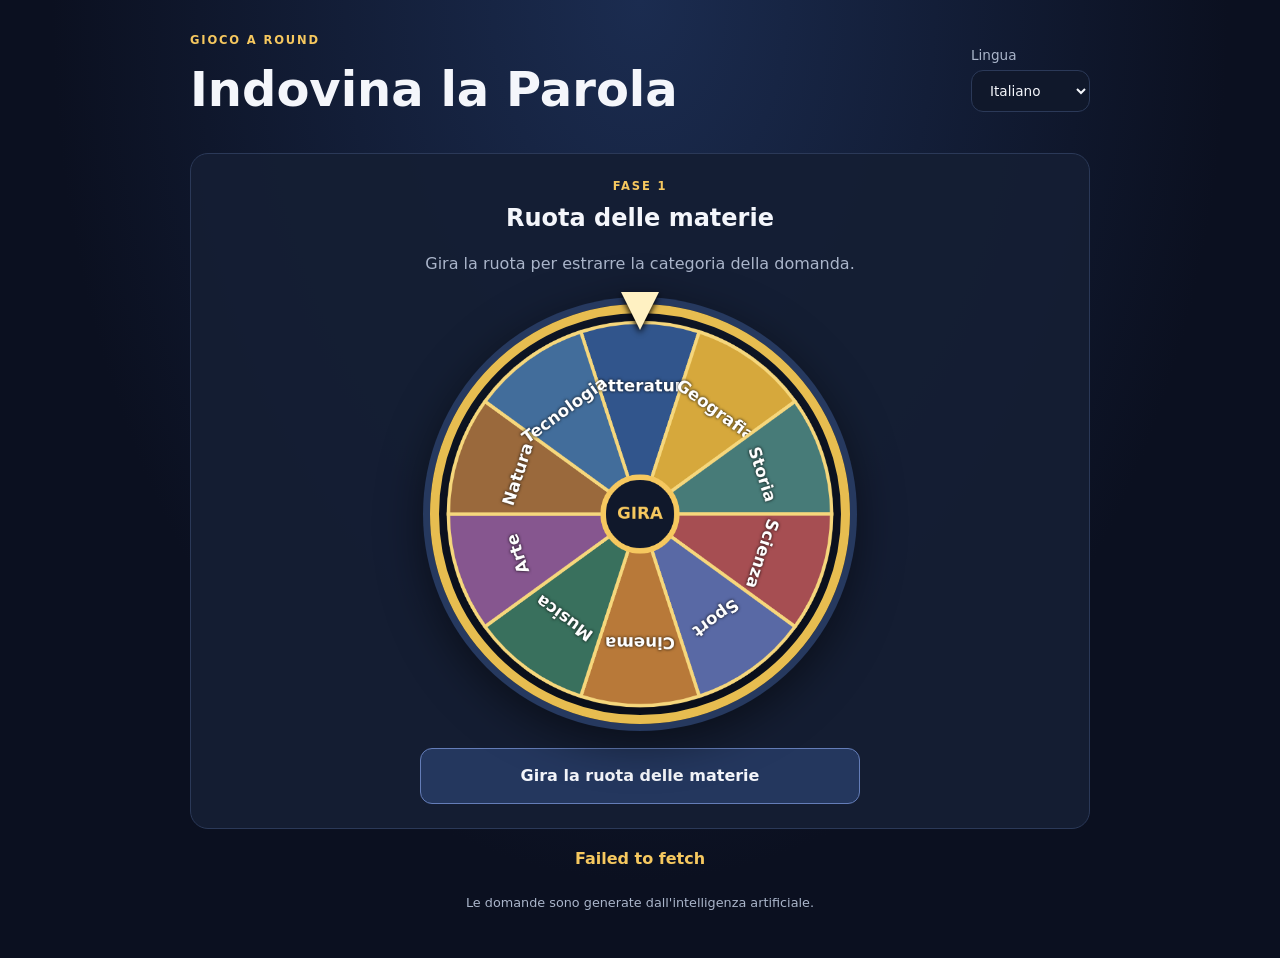
==== public/index.html @ 342f8120 "Refresh frontend assets for visible category wheel fix" ====
<!doctype html>
<html lang="it">
<head>
  <meta charset="utf-8">
  <meta name="viewport" content="width=device-width,initial-scale=1">
  <meta name="theme-color" content="#10172a">
  <title>Indovina la Parola</title>
  <link rel="stylesheet" href="style.css?v=ruota3">
</head>
<body>
  <main class="shell">
    <header class="top">
      <div><p class="eyebrow">GIOCO A ROUND</p><h1>Indovina la Parola</h1></div>
      <label class="language">Lingua
        <select id="language">
          <option value="it">Italiano</option><option value="en">English</option>
          <option value="fr">Français</option><option value="es">Español</option>
          <option value="de">Deutsch</option><option value="pt">Português</option>
        </select>
      </label>
    </header>
    <section id="stats" class="stats" hidden>
      <div class="stat"><span>Round</span><strong id="round">1</strong></div>
      <div class="stat"><span>Consonanti</span><strong id="consonants">10</strong></div>
      <div class="stat"><span>Vocali</span><strong id="vowels">3</strong></div>
      <div class="stat"><span>Difficoltà</span><strong id="difficulty">Facile</strong></div>
    </section>
    <section id="categoryStage" class="panel stage" hidden>
      <p class="eyebrow">FASE 1</p>
      <h2>Ruota delle materie</h2>
      <p>Gira la ruota per estrarre la categoria della domanda.</p>
      <div class="wheel-wrap"><div class="wheel-pointer" aria-hidden="true"></div><canvas id="categoryWheel" class="wheel-canvas" width="600" height="600" aria-label="Ruota con dieci materie"></canvas></div>
      <button id="categorySpin" class="wheel">Gira la ruota delle materie</button>
    </section>
    <section id="questionStage" class="panel stage" hidden>
      <p class="eyebrow">DOMANDA ESTRATTA</p>
      <h2 id="category">Categoria</h2>
      <p id="clue" class="clue"></p>
    </section>
    <section id="prizeStage" class="panel stage" hidden>
      <p class="eyebrow">FASE 2</p>
      <h2>Ruota premi e penalità</h2>
      <p>La domanda è pronta. Gira la seconda ruota per scoprire il tuo premio o handicap.</p>
      <div class="wheel-art prize-art"><span>★</span></div>
      <button id="prizeSpin" class="wheel">Gira la ruota dei premi</button>
    </section>
    <section id="resultStage" class="panel stage" hidden>
      <p class="eyebrow">RISULTATO DELLA RUOTA</p>
      <h2 id="prizeResult"></h2>
    </section>
    <p id="message" class="message" aria-live="polite">Pronto a giocare?</p>
    <footer>Le domande sono generate dall'intelligenza artificiale.</footer>
  </main>
  <script src="app.js?v=ruota3"></script>
</body>
</html>
---- public/style.css ----
:root{color-scheme:dark;--bg:#0b1020;--panel:#151e34;--line:#2b3958;--gold:#f6c85f;--text:#f4f6fb;--muted:#aab5ca;--blue:#5478ed}*{box-sizing:border-box}body{margin:0;background:radial-gradient(ellipse at top,#1b2c50,var(--bg) 65%);color:var(--text);font:16px/1.5 system-ui,sans-serif;min-height:100vh}.shell{width:min(100% - 28px,900px);margin:auto;padding:32px 0 24px}.top{display:flex;gap:14px;align-items:center;justify-content:space-between;margin-bottom:28px}.eyebrow{color:var(--gold);font-size:.72rem;font-weight:800;letter-spacing:.16em;margin:0 0 4px}h1{font-size:clamp(1.8rem,5vw,3rem);margin:0}h2{margin:.2rem 0 .6rem}.language{display:grid;gap:5px;color:var(--muted);font-size:.85rem}select,button{font:inherit;border:1px solid var(--line);border-radius:12px;padding:11px 14px;background:#10182b;color:var(--text)}button{cursor:pointer;transition:transform .15s,border-color .15s}button:hover{border-color:var(--gold);transform:translateY(-1px)}button:disabled{opacity:.45;cursor:wait;transform:none}[hidden]{display:none!important}.primary{background:var(--blue);border-color:var(--blue);font-weight:750}.start-button{display:block;margin:70px auto;padding:16px 34px;font-size:1.2rem}.stats{display:grid;grid-template-columns:repeat(4,1fr);gap:12px;margin-bottom:16px}.stat,.panel{background:rgba(21,30,52,.94);border:1px solid var(--line);border-radius:18px}.stat{padding:13px 16px}.stat span{display:block;color:var(--muted);font-size:.8rem}.stat strong{font-size:1.35rem}.panel{padding:24px;margin:16px 0}.stage{text-align:center}.stage>p:not(.eyebrow){color:var(--muted)}.clue{font-size:1.2rem;line-height:1.6;color:var(--text);margin:16px auto;max-width:680px}.wheel{width:min(100%,440px);background:#24375e;border:1px solid #647db8;font-weight:800;padding:15px 20px}.wheel-wrap{width:min(78vw,420px);aspect-ratio:1;margin:28px auto 24px;position:relative;filter:drop-shadow(0 12px 22px #0009)}.wheel-canvas{display:block;width:100%;height:100%;border:9px solid #e7bd50;border-radius:50%;box-shadow:0 0 0 7px #26395f;transform:rotate(0deg)}.wheel-pointer{position:absolute;z-index:2;top:-12px;left:50%;transform:translateX(-50%);width:0;height:0;border-left:19px solid transparent;border-right:19px solid transparent;border-top:38px solid #fff1c2;filter:drop-shadow(0 3px 3px #000);}.spinning{animation:spin .9s cubic-bezier(.12,.7,.15,1)}@keyframes spin{to{transform:rotate(1080deg)}}.message{min-height:24px;text-align:center;color:var(--gold);font-weight:700;margin:18px 0}footer{text-align:center;color:var(--muted);font-size:.8rem;margin:22px 0}@media(max-width:600px){.shell{padding-top:18px}.top{align-items:flex-start}.stats{grid-template-columns:repeat(2,1fr)}.panel{padding:18px}.wheel-wrap{width:min(76vw,340px)}.start-button{margin:55px auto}}
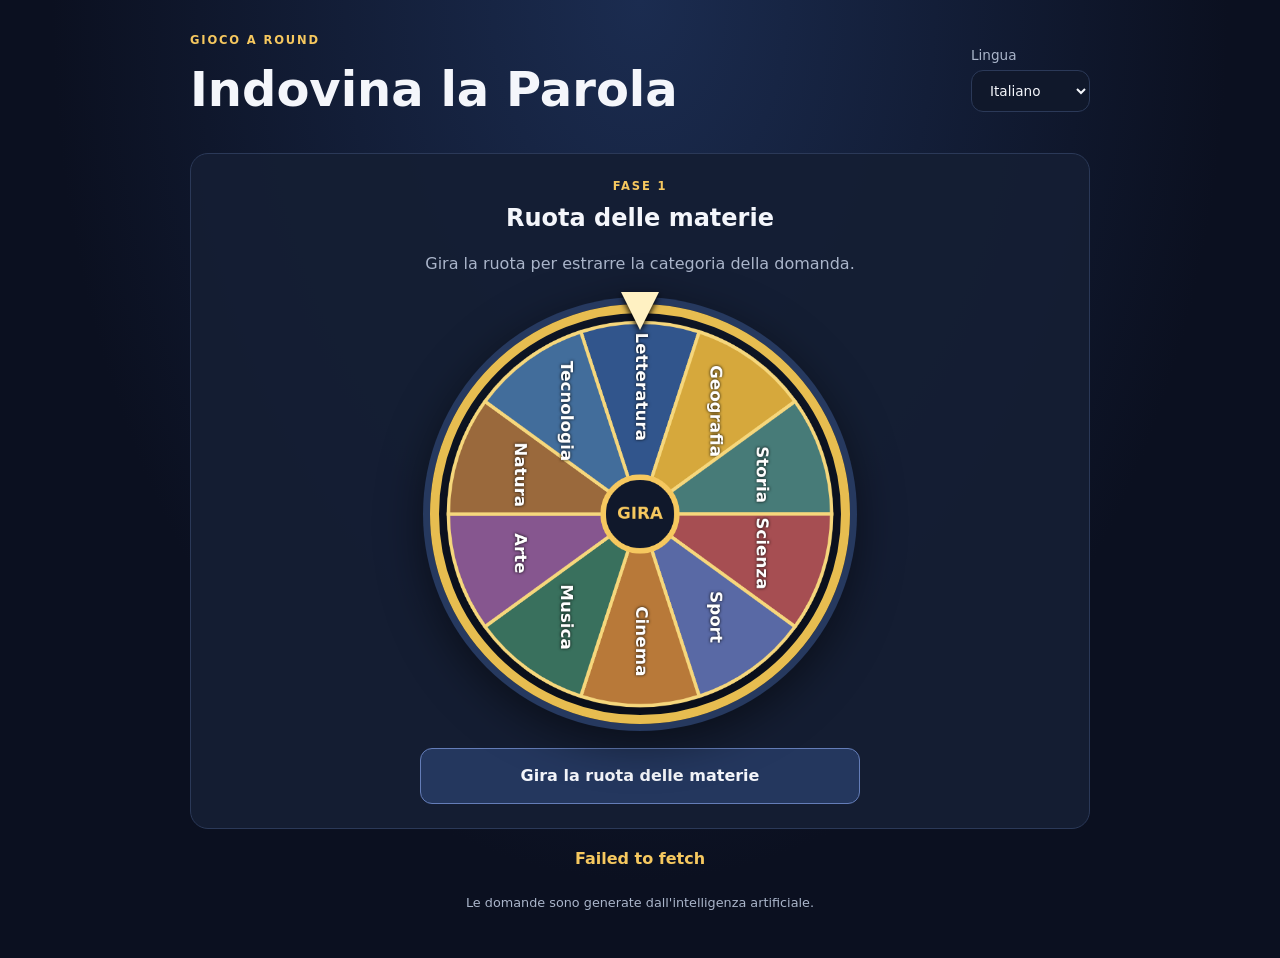
==== commit ff6e616b: "Refresh app script after category wheel visibility fix" ====
--- a/public/index.html
+++ b/public/index.html
@@ -51,6 +51,6 @@
     <p id="message" class="message" aria-live="polite">Pronto a giocare?</p>
     <footer>Le domande sono generate dall'intelligenza artificiale.</footer>
   </main>
-  <script src="app.js?v=ruota3"></script>
+  <script src="app.js?v=ruota4"></script>
 </body>
 </html>
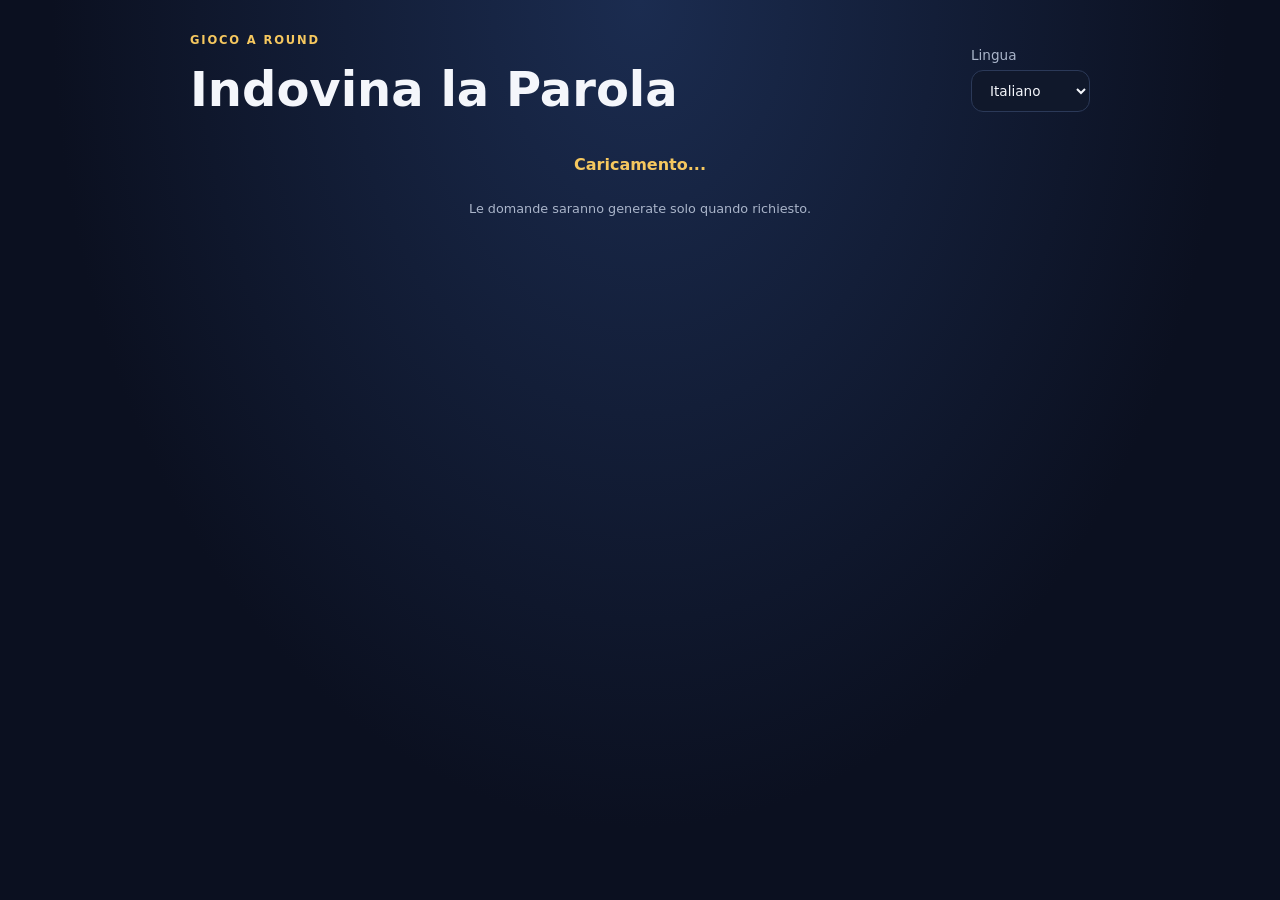
==== commit 603c3362: "Rewrite game page markup cleanly" ====
--- a/public/index.html
+++ b/public/index.html
@@ -5,52 +5,54 @@
   <meta name="viewport" content="width=device-width,initial-scale=1">
   <meta name="theme-color" content="#10172a">
   <title>Indovina la Parola</title>
-  <link rel="stylesheet" href="style.css?v=ruota3">
+  <link rel="stylesheet" href="style.css?v=reset1">
 </head>
 <body>
   <main class="shell">
     <header class="top">
-      <div><p class="eyebrow">GIOCO A ROUND</p><h1>Indovina la Parola</h1></div>
+      <div>
+        <p class="eyebrow">GIOCO A ROUND</p>
+        <h1>Indovina la Parola</h1>
+      </div>
       <label class="language">Lingua
         <select id="language">
-          <option value="it">Italiano</option><option value="en">English</option>
-          <option value="fr">Français</option><option value="es">Español</option>
-          <option value="de">Deutsch</option><option value="pt">Português</option>
+          <option value="it">Italiano</option>
+          <option value="en">English</option>
+          <option value="fr">Français</option>
+          <option value="es">Español</option>
+          <option value="de">Deutsch</option>
+          <option value="pt">Português</option>
         </select>
       </label>
     </header>
+
     <section id="stats" class="stats" hidden>
       <div class="stat"><span>Round</span><strong id="round">1</strong></div>
       <div class="stat"><span>Consonanti</span><strong id="consonants">10</strong></div>
       <div class="stat"><span>Vocali</span><strong id="vowels">3</strong></div>
       <div class="stat"><span>Difficoltà</span><strong id="difficulty">Facile</strong></div>
     </section>
+
     <section id="categoryStage" class="panel stage" hidden>
       <p class="eyebrow">FASE 1</p>
       <h2>Ruota delle materie</h2>
-      <p>Gira la ruota per estrarre la categoria della domanda.</p>
-      <div class="wheel-wrap"><div class="wheel-pointer" aria-hidden="true"></div><canvas id="categoryWheel" class="wheel-canvas" width="600" height="600" aria-label="Ruota con dieci materie"></canvas></div>
-      <button id="categorySpin" class="wheel">Gira la ruota delle materie</button>
+      <p>Premi il pulsante per girare la ruota ed estrarre una materia.</p>
+      <div class="wheel-wrap">
+        <div class="wheel-pointer" aria-hidden="true"></div>
+        <canvas id="categoryWheel" class="wheel-canvas" width="600" height="600" aria-label="Ruota con dieci materie"></canvas>
+      </div>
+      <button id="categorySpin" class="wheel" type="button" disabled>Gira la ruota delle materie</button>
     </section>
+
     <section id="questionStage" class="panel stage" hidden>
-      <p class="eyebrow">DOMANDA ESTRATTA</p>
+      <p class="eyebrow">MATERIA ESTRATTA</p>
       <h2 id="category">Categoria</h2>
-      <p id="clue" class="clue"></p>
+      <p id="clue" class="clue">La domanda non è ancora stata generata.</p>
     </section>
-    <section id="prizeStage" class="panel stage" hidden>
-      <p class="eyebrow">FASE 2</p>
-      <h2>Ruota premi e penalità</h2>
-      <p>La domanda è pronta. Gira la seconda ruota per scoprire il tuo premio o handicap.</p>
-      <div class="wheel-art prize-art"><span>★</span></div>
-      <button id="prizeSpin" class="wheel">Gira la ruota dei premi</button>
-    </section>
-    <section id="resultStage" class="panel stage" hidden>
-      <p class="eyebrow">RISULTATO DELLA RUOTA</p>
-      <h2 id="prizeResult"></h2>
-    </section>
-    <p id="message" class="message" aria-live="polite">Pronto a giocare?</p>
-    <footer>Le domande sono generate dall'intelligenza artificiale.</footer>
+
+    <p id="message" class="message" role="status" aria-live="polite">Caricamento...</p>
+    <footer>Le domande saranno generate solo quando richiesto.</footer>
   </main>
-  <script src="app.js?v=ruota4"></script>
+  <script src="app.js?v=reset1"></script>
 </body>
 </html>
